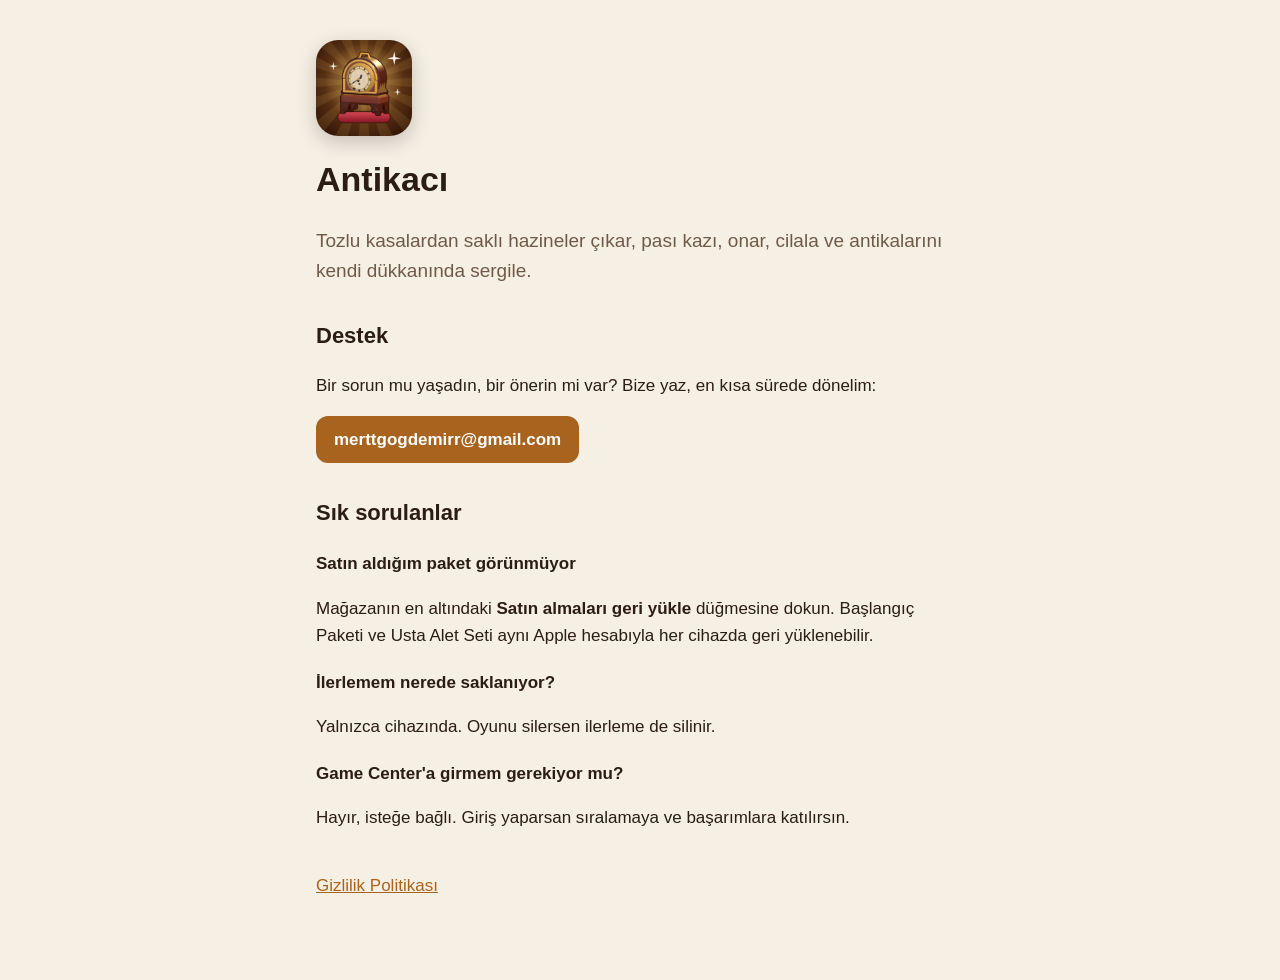
==== index.html @ faf7d96c "Antikacı destek ve gizlilik sayfası Co-Authored-By: Claude Opus 5.5 <noreply@anthropic.com>" ====
<!doctype html>
<html lang="tr">
<head>
<meta charset="utf-8">
<meta name="viewport" content="width=device-width, initial-scale=1">
<title>Antikacı · Destek</title>
<link rel="stylesheet" href="style.css">
</head>
<body>
<main>
<img class="icon" src="icon.png" alt="Antikacı simgesi" width="96" height="96">
<h1>Antikacı</h1>
<p class="lead">Tozlu kasalardan saklı hazineler çıkar, pası kazı, onar, cilala ve antikalarını kendi dükkanında sergile.</p>

<h2>Destek</h2>
<p>Bir sorun mu yaşadın, bir önerin mi var? Bize yaz, en kısa sürede dönelim:</p>
<p><a class="button" href="mailto:merttgogdemirr@gmail.com?subject=Antikac%C4%B1%20destek">merttgogdemirr@gmail.com</a></p>

<h2>Sık sorulanlar</h2>
<h3>Satın aldığım paket görünmüyor</h3>
<p>Mağazanın en altındaki <strong>Satın almaları geri yükle</strong> düğmesine dokun. Başlangıç Paketi ve Usta Alet Seti aynı Apple hesabıyla her cihazda geri yüklenebilir.</p>
<h3>İlerlemem nerede saklanıyor?</h3>
<p>Yalnızca cihazında. Oyunu silersen ilerleme de silinir.</p>
<h3>Game Center'a girmem gerekiyor mu?</h3>
<p>Hayır, isteğe bağlı. Giriş yaparsan sıralamaya ve başarımlara katılırsın.</p>

<p class="links"><a href="gizlilik.html">Gizlilik Politikası</a></p>
</main>
</body>
</html>
---- style.css ----
:root { --bg: #f6efe4; --ink: #2b1d14; --muted: #6f5a49; --accent: #a8641e; --card: #fffaf2; }
@media (prefers-color-scheme: dark) {
  :root { --bg: #1d140f; --ink: #f3e7d6; --muted: #bba68f; --accent: #e3a457; --card: #2a1e16; }
}
* { box-sizing: border-box; }
body { margin: 0; background: var(--bg); color: var(--ink); font: 17px/1.6 -apple-system, BlinkMacSystemFont, "Segoe UI", sans-serif; }
main { max-width: 680px; margin: 0 auto; padding: 40px 16px 64px; }
h1 { font-size: 34px; margin: 8px 0 4px; }
h2 { margin-top: 32px; font-size: 22px; }
h3 { margin: 20px 0 4px; font-size: 17px; }
a { color: var(--accent); }
.icon { border-radius: 22px; box-shadow: 0 6px 20px rgba(0,0,0,.2); }
.lead { color: var(--muted); font-size: 19px; }
.meta { color: var(--muted); font-size: 14px; margin-top: 0; }
.button { display: inline-block; background: var(--accent); color: #fff; padding: 10px 18px; border-radius: 12px; text-decoration: none; font-weight: 600; word-break: break-all; }
.links, .back { margin-top: 40px; }
.back { margin-top: 0; }
hr { border: 0; border-top: 1px solid var(--muted); opacity: .3; margin: 40px 0; }
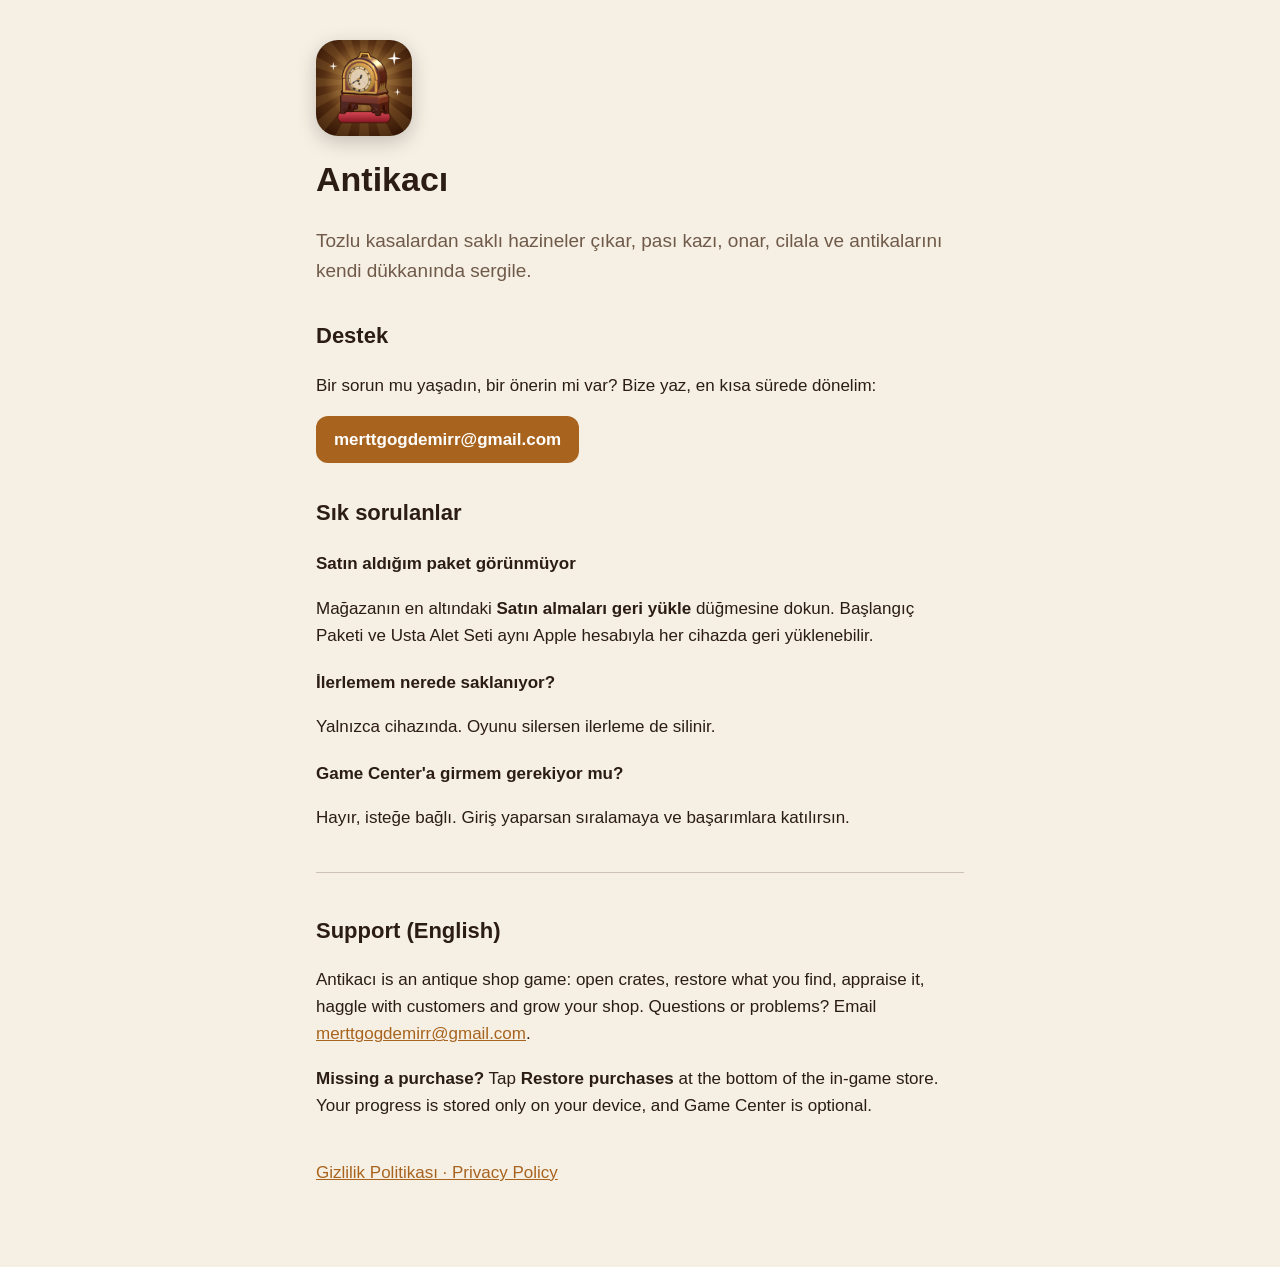
==== commit 3c7a6f08: "İngilizce destek bölümü Co-Authored-By: Claude Opus 5.5 <noreply@anthropic.com>" ====
--- a/index.html
+++ b/index.html
@@ -24,7 +24,12 @@
 <h3>Game Center'a girmem gerekiyor mu?</h3>
 <p>Hayır, isteğe bağlı. Giriş yaparsan sıralamaya ve başarımlara katılırsın.</p>
 
-<p class="links"><a href="gizlilik.html">Gizlilik Politikası</a></p>
+<hr>
+<h2 lang="en">Support (English)</h2>
+<p lang="en">Antikacı is an antique shop game: open crates, restore what you find, appraise it, haggle with customers and grow your shop. Questions or problems? Email <a href="mailto:merttgogdemirr@gmail.com?subject=Antikac%C4%B1%20support">merttgogdemirr@gmail.com</a>.</p>
+<p lang="en"><strong>Missing a purchase?</strong> Tap <strong>Restore purchases</strong> at the bottom of the in-game store. Your progress is stored only on your device, and Game Center is optional.</p>
+
+<p class="links"><a href="gizlilik.html">Gizlilik Politikası · Privacy Policy</a></p>
 </main>
 </body>
 </html>
